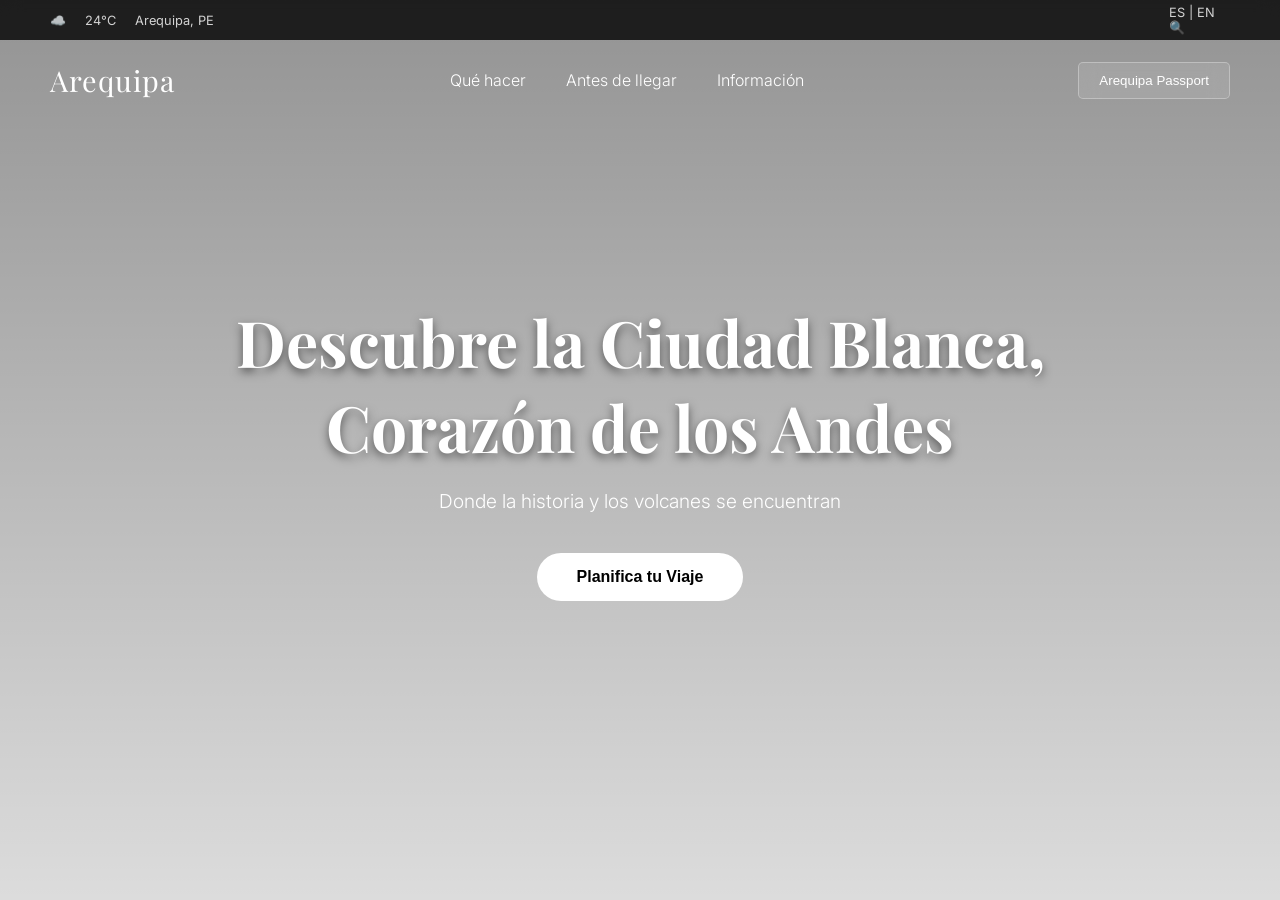
==== index.html @ f6831ca1 "Initial commit: Arequipa Smart Portal Demo with Docker" ====
<!DOCTYPE html>
<html lang="es">
<head>
    <meta charset="UTF-8">
    <meta name="viewport" content="width=device-width, initial-scale=1.0">
    <title>Arequipa Smart Portal | Ciudad Blanca</title>
    <link rel="stylesheet" href="style.css">
    <link href="https://fonts.googleapis.com/css2?family=Inter:wght@300;400;600&family=Playfair+Display:wght@700&display=swap" rel="stylesheet">
</head>
<body>
    <!-- Smart Utility Bar -->
    <header class="smart-bar">
        <div class="utility-left">
            <span id="weather-icon">☁️</span>
            <span id="temp">24°C</span>
            <span class="city-name">Arequipa, PE</span>
        </div>
        <div class="utility-right">
            <div class="lang-selector">
                <span class="active">ES</span> | <span>EN</span>
            </div>
            <div class="search-icon">🔍</div>
        </div>
    </header>

    <!-- Main Navigation -->
    <nav class="main-nav">
        <div class="logo">Arequipa</div>
        <ul class="nav-links">
            <li class="has-dropdown">Qué hacer
                <ul class="dropdown">
                    <li>Esta semana</li>
                    <li>Tours Colca</li>
                    <li>Ruta del Sillar</li>
                    <li>Picanterías</li>
                </ul>
            </li>
            <li>Antes de llegar</li>
            <li>Información</li>
        </ul>
        <button id="open-passport" class="btn-passport">Arequipa Passport</button>
    </nav>

    <!-- Hero Section -->
    <section class="hero">
        <div class="hero-overlay"></div>
        <div class="hero-content">
            <h1>Descubre la Ciudad Blanca,<br>Corazón de los Andes</h1>
            <p>Donde la historia y los volcanes se encuentran</p>
            <button class="btn-primary">Planifica tu Viaje</button>
        </div>
    </section>

    <!-- Passport Modal -->
    <div id="passport-modal" class="modal">
        <div class="passport-card">
            <span class="close-modal">&times;</span>
            <div class="passport-header">
                <div class="crest">👑</div>
                <h2>AREQUIPA PASSPORT</h2>
                <div class="status">Status: <span class="vip-tag">VIP</span></div>
            </div>
            <div class="passport-body">
                <h3>MY DIGITAL JOURNEY</h3>
                <div class="stamps">
                    <div class="stamp visited">
                        <div class="stamp-icon">🏛️</div>
                        <span>Santa Catalina</span>
                    </div>
                    <div class="stamp locked">
                        <div class="stamp-icon">🦅</div>
                        <span>Colca Canyon</span>
                    </div>
                </div>
            </div>
            <div class="passport-footer">
                <p>Capturando datos para tu próxima aventura</p>
            </div>
        </div>
    </div>

    <script src="main.js"></script>
</body>
</html>
---- style.css ----
:root {
    --white-sillar: #f5f5f5;
    --volcanic-blue: #1a2b3c;
    --gold: #d4af37;
    --text-main: #333;
    --glass: rgba(255, 255, 255, 0.1);
    --glass-heavy: rgba(255, 255, 255, 0.2);
}

* {
    margin: 0;
    padding: 0;
    box-sizing: border-box;
}

body {
    font-family: 'Inter', sans-serif;
    color: var(--text-main);
    background-color: var(--white-sillar);
    overflow-x: hidden;
}

/* Smart Bar */
.smart-bar {
    position: fixed;
    top: 0;
    width: 100%;
    height: 40px;
    background: rgba(0, 0, 0, 0.8);
    color: white;
    display: flex;
    justify-content: space-between;
    align-items: center;
    padding: 0 50px;
    font-size: 0.8rem;
    z-index: 1001;
    backdrop-filter: blur(10px);
}

.utility-left span, .utility-right div {
    margin-right: 15px;
    opacity: 0.8;
}

/* Main Nav */
.main-nav {
    position: fixed;
    top: 40px;
    width: 100%;
    height: 80px;
    display: flex;
    justify-content: space-between;
    align-items: center;
    padding: 0 50px;
    z-index: 1000;
    transition: background 0.3s;
}

.logo {
    font-family: 'Playfair Display', serif;
    font-size: 1.8rem;
    color: white;
    letter-spacing: 1px;
}

.nav-links {
    display: flex;
    list-style: none;
    color: white;
}

.nav-links li {
    margin: 0 20px;
    cursor: pointer;
    font-weight: 300;
    position: relative;
}

.dropdown {
    display: none;
    position: absolute;
    top: 100%;
    left: 0;
    background: white;
    color: black;
    padding: 10px;
    min-width: 150px;
    box-shadow: 0 10px 30px rgba(0,0,0,0.1);
}

.has-dropdown:hover .dropdown {
    display: block;
}

.btn-passport {
    background: var(--glass);
    border: 1px solid rgba(255, 255, 255, 0.3);
    color: white;
    padding: 10px 20px;
    border-radius: 5px;
    cursor: pointer;
    backdrop-filter: blur(10px);
    transition: all 0.3s;
}

.btn-passport:hover {
    background: white;
    color: black;
}

/* Hero Section */
.hero {
    height: 100vh;
    background: url('https://images.unsplash.com/photo-1590059231ef6-b25867373f1d?q=80&w=2670&auto=format&fit=crop') no-repeat center center/cover;
    display: flex;
    align-items: center;
    justify-content: center;
    text-align: center;
    position: relative;
}

.hero-overlay {
    position: absolute;
    top: 0;
    left: 0;
    width: 100%;
    height: 100%;
    background: linear-gradient(180deg, rgba(0,0,0,0.4) 0%, rgba(0,0,0,0.1) 100%);
}

.hero-content {
    position: relative;
    color: white;
    z-index: 1;
}

.hero-content h1 {
    font-family: 'Playfair Display', serif;
    font-size: 4rem;
    margin-bottom: 20px;
    text-shadow: 0 4px 10px rgba(0,0,0,0.5);
}

.hero-content p {
    font-size: 1.2rem;
    margin-bottom: 40px;
    font-weight: 300;
}

.btn-primary {
    background: white;
    color: black;
    border: none;
    padding: 15px 40px;
    font-size: 1rem;
    border-radius: 50px;
    cursor: pointer;
    font-weight: 600;
    transition: transform 0.3s;
}

.btn-primary:hover {
    transform: scale(1.05);
}

/* Modal e Interactividad Pasaporte */
.modal {
    display: none;
    position: fixed;
    top: 0;
    left: 0;
    width: 100%;
    height: 100%;
    background: rgba(0,0,0,0.8);
    z-index: 2000;
    align-items: center;
    justify-content: center;
}

.passport-card {
    background: rgba(255, 255, 255, 0.15);
    backdrop-filter: blur(20px);
    border: 1px solid rgba(255, 255, 255, 0.3);
    padding: 40px;
    border-radius: 20px;
    width: 400px;
    color: white;
    text-align: center;
    position: relative;
    box-shadow: 0 0 50px rgba(212, 175, 55, 0.2);
}

.close-modal {
    position: absolute;
    top: 20px;
    right: 20px;
    font-size: 1.5rem;
    cursor: pointer;
}

.vip-tag {
    background: var(--gold);
    color: black;
    padding: 2px 10px;
    border-radius: 5px;
    font-weight: bold;
    font-size: 0.8rem;
}

.stamps {
    display: flex;
    justify-content: space-around;
    margin: 30px 0;
}

.stamp {
    width: 100px;
    padding: 10px;
    border-radius: 10px;
    filter: grayscale(1);
    opacity: 0.5;
}

.stamp.visited {
    filter: none;
    opacity: 1;
    border: 1px solid var(--gold);
}

.stamp-icon {
    font-size: 2rem;
    margin-bottom: 5px;
}
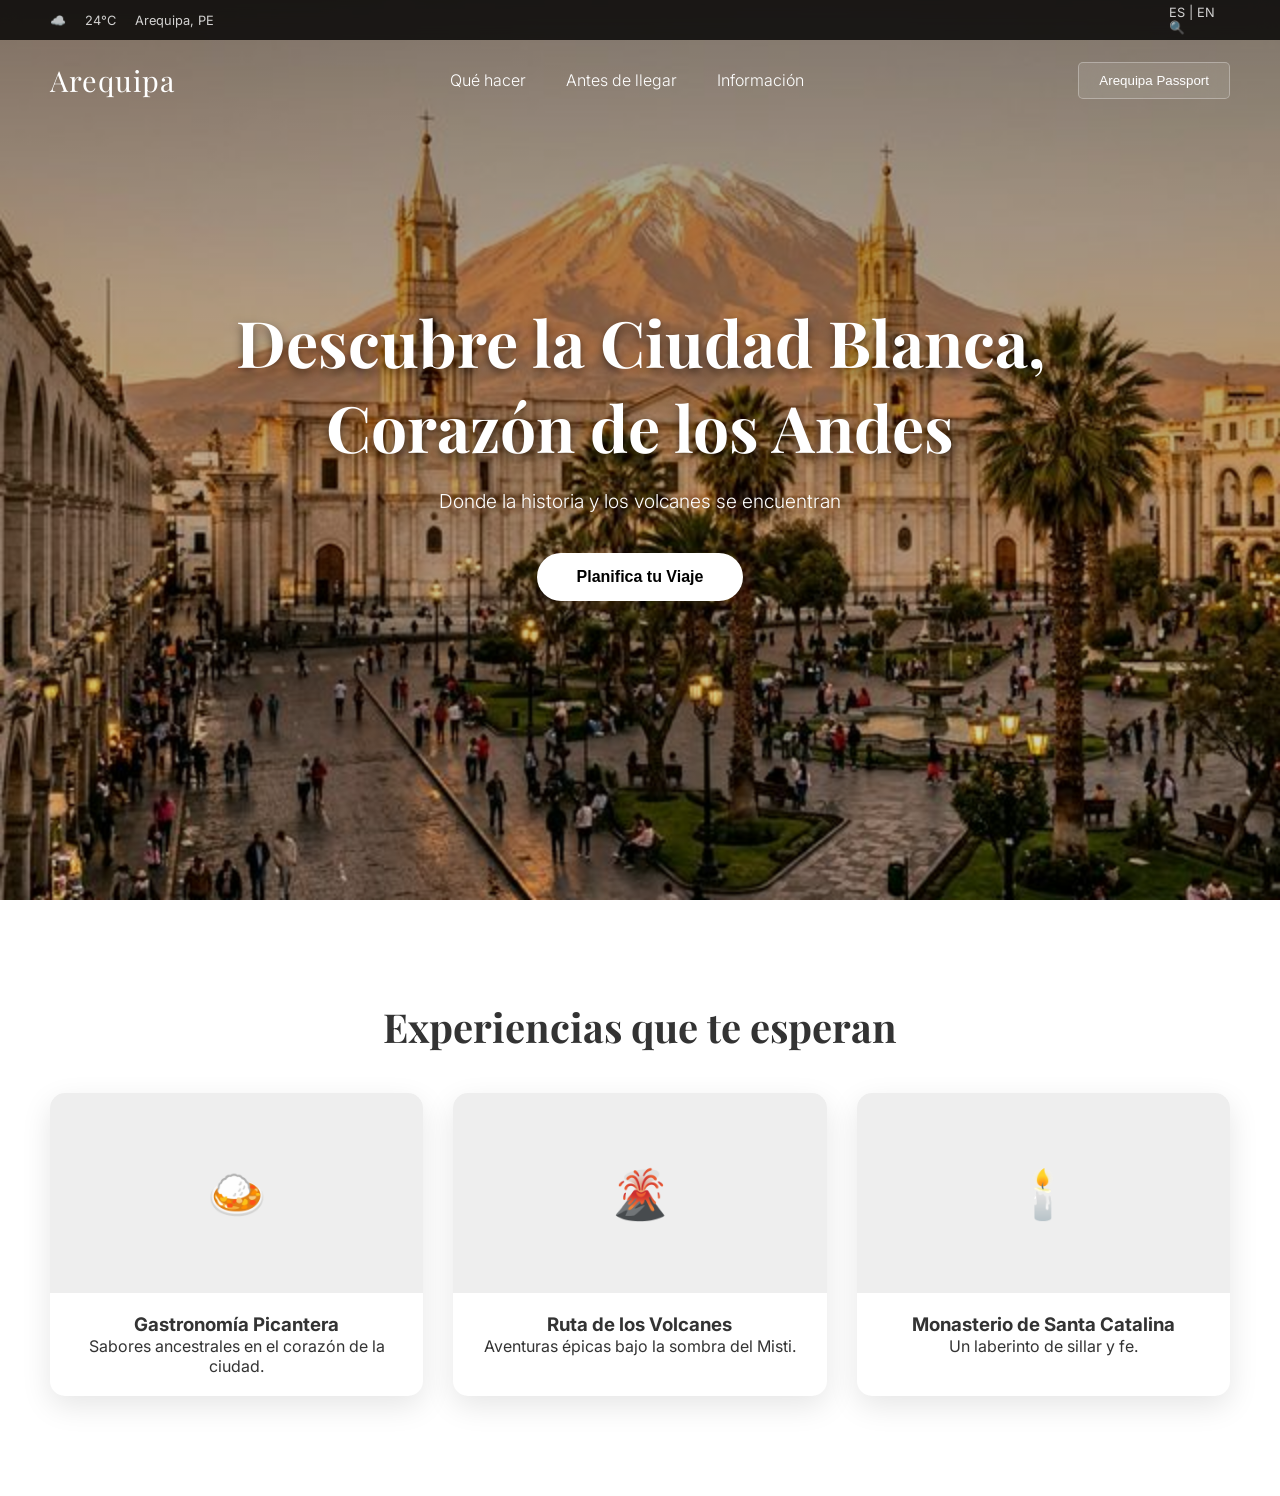
==== commit f9097946: "UI Refinement: Premium hero, glassmorphism submenus, and scrolling content" ====
--- a/index.html
+++ b/index.html
@@ -51,6 +51,34 @@
         </div>
     </section>
 
+    <!-- Experiences Section (Placeholder for Scroll) -->
+    <section id="experiences" class="experiences" style="padding: 100px 50px; background: white; text-align: center;">
+        <h2 style="font-family: 'Playfair Display', serif; font-size: 2.5rem; margin-bottom: 40px;">Experiencias que te esperan</h2>
+        <div class="grid" style="display: grid; grid-template-columns: repeat(auto-fit, minmax(300px, 1fr)); gap: 30px;">
+            <div class="card" style="box-shadow: 0 10px 30px rgba(0,0,0,0.1); border-radius: 15px; overflow: hidden; background: white;">
+                <div style="height: 200px; background: #eee; display: flex; align-items: center; justify-content: center; font-size: 3rem;">🍛</div>
+                <div style="padding: 20px;">
+                    <h3>Gastronomía Picantera</h3>
+                    <p>Sabores ancestrales en el corazón de la ciudad.</p>
+                </div>
+            </div>
+            <div class="card" style="box-shadow: 0 10px 30px rgba(0,0,0,0.1); border-radius: 15px; overflow: hidden; background: white;">
+                <div style="height: 200px; background: #eee; display: flex; align-items: center; justify-content: center; font-size: 3rem;">🌋</div>
+                <div style="padding: 20px;">
+                    <h3>Ruta de los Volcanes</h3>
+                    <p>Aventuras épicas bajo la sombra del Misti.</p>
+                </div>
+            </div>
+            <div class="card" style="box-shadow: 0 10px 30px rgba(0,0,0,0.1); border-radius: 15px; overflow: hidden; background: white;">
+                <div style="height: 200px; background: #eee; display: flex; align-items: center; justify-content: center; font-size: 3rem;">🕯️</div>
+                <div style="padding: 20px;">
+                    <h3>Monasterio de Santa Catalina</h3>
+                    <p>Un laberinto de sillar y fe.</p>
+                </div>
+            </div>
+        </div>
+    </section>
+
     <!-- Passport Modal -->
     <div id="passport-modal" class="modal">
         <div class="passport-card">
--- a/style.css
+++ b/style.css
@@ -18,6 +18,7 @@
     color: var(--text-main);
     background-color: var(--white-sillar);
     overflow-x: hidden;
+    scroll-behavior: smooth;
 }
 
 /* Smart Bar */
@@ -53,7 +54,14 @@
     align-items: center;
     padding: 0 50px;
     z-index: 1000;
-    transition: background 0.3s;
+    transition: all 0.5s cubic-bezier(0.4, 0, 0.2, 1);
+}
+
+.main-nav.scrolled {
+    background: rgba(26, 43, 60, 0.85);
+    backdrop-filter: blur(15px);
+    height: 70px;
+    box-shadow: 0 10px 30px rgba(0,0,0,0.3);
 }
 
 .logo {
@@ -80,16 +88,39 @@
     display: none;
     position: absolute;
     top: 100%;
-    left: 0;
-    background: white;
-    color: black;
-    padding: 10px;
-    min-width: 150px;
-    box-shadow: 0 10px 30px rgba(0,0,0,0.1);
+    left: -20px;
+    background: rgba(255, 255, 255, 0.1);
+    backdrop-filter: blur(15px);
+    border: 1px solid rgba(255, 255, 255, 0.2);
+    color: white;
+    padding: 15px 0;
+    min-width: 200px;
+    box-shadow: 0 15px 35px rgba(0,0,0,0.4);
+    list-style: none;
+    border-radius: 12px;
+    margin-top: 10px;
+}
+
+.dropdown li {
+    padding: 12px 25px;
+    margin: 0 !important;
+    transition: background 0.3s;
+    font-size: 0.95rem;
+}
+
+.dropdown li:hover {
+    background: rgba(255, 255, 255, 0.1);
+    color: var(--gold);
 }
 
 .has-dropdown:hover .dropdown {
     display: block;
+    animation: fadeInDown 0.3s ease;
+}
+
+@keyframes fadeInDown {
+    from { opacity: 0; transform: translateY(-10px); }
+    to { opacity: 1; transform: translateY(0); }
 }
 
 .btn-passport {
@@ -111,7 +142,7 @@
 /* Hero Section */
 .hero {
     height: 100vh;
-    background: url('https://images.unsplash.com/photo-1590059231ef6-b25867373f1d?q=80&w=2670&auto=format&fit=crop') no-repeat center center/cover;
+    background: url('hero-bg.png') no-repeat center center/cover;
     display: flex;
     align-items: center;
     justify-content: center;
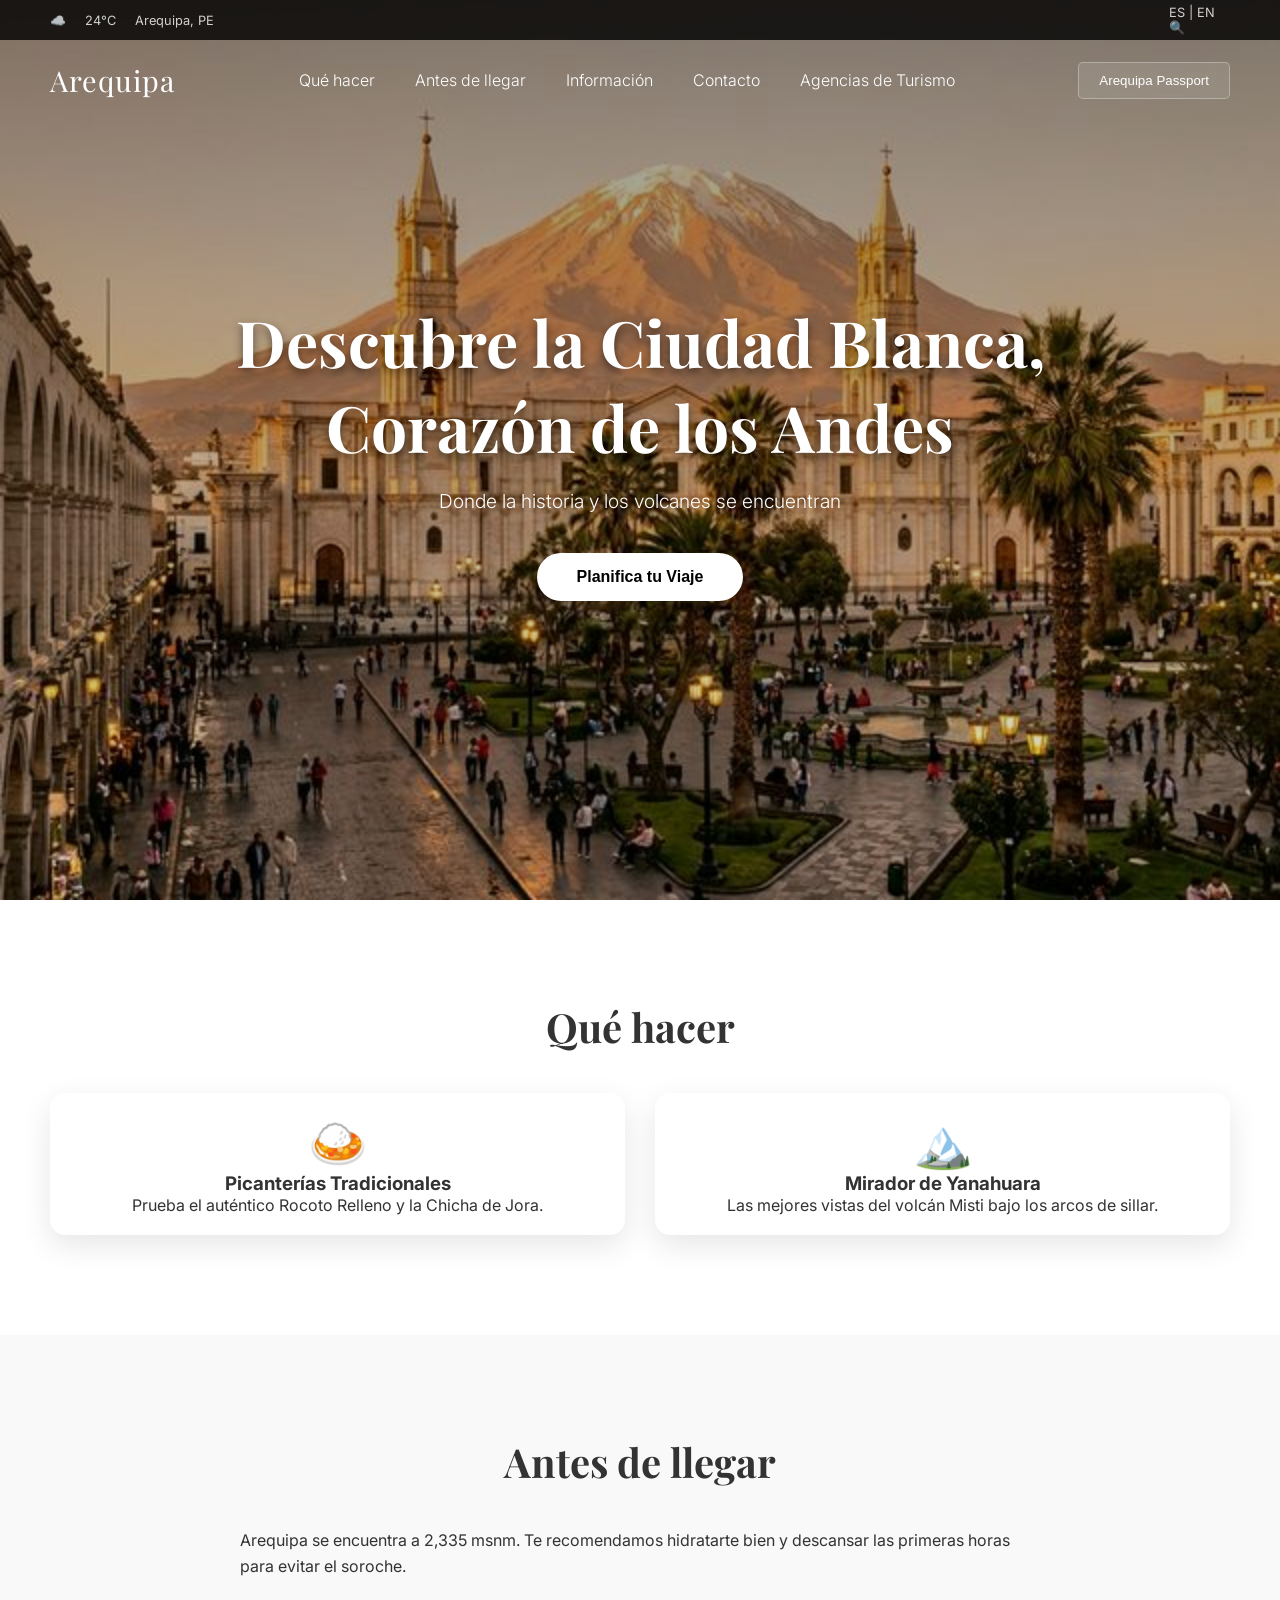
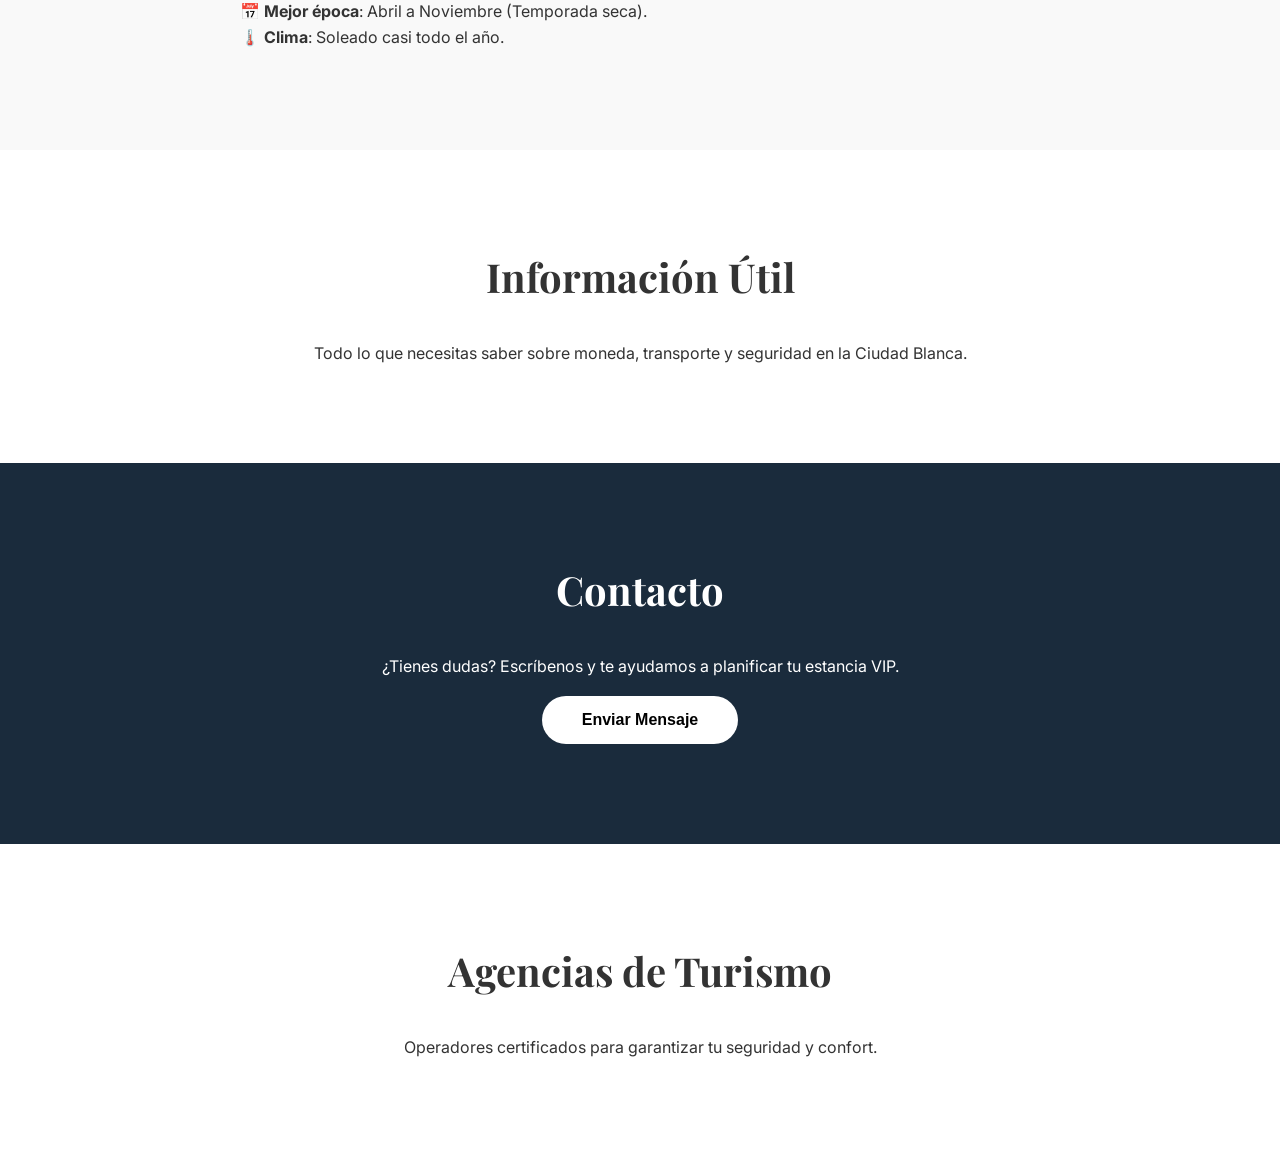
==== commit a93f10e3: "Navigation Refactor: Direct anchor links and new sections for Contacto/Agencias" ====
--- a/index.html
+++ b/index.html
@@ -27,16 +27,11 @@
     <nav class="main-nav">
         <div class="logo">Arequipa</div>
         <ul class="nav-links">
-            <li class="has-dropdown">Qué hacer
-                <ul class="dropdown">
-                    <li>Esta semana</li>
-                    <li>Tours Colca</li>
-                    <li>Ruta del Sillar</li>
-                    <li>Picanterías</li>
-                </ul>
-            </li>
-            <li>Antes de llegar</li>
-            <li>Información</li>
+            <li><a href="#experiences">Qué hacer</a></li>
+            <li><a href="#antes-de-llegar">Antes de llegar</a></li>
+            <li><a href="#informacion">Información</a></li>
+            <li><a href="#contacto">Contacto</a></li>
+            <li><a href="#agencias">Agencias de Turismo</a></li>
         </ul>
         <button id="open-passport" class="btn-passport">Arequipa Passport</button>
     </nav>
@@ -51,31 +46,53 @@
         </div>
     </section>
 
-    <!-- Experiences Section (Placeholder for Scroll) -->
-    <section id="experiences" class="experiences" style="padding: 100px 50px; background: white; text-align: center;">
-        <h2 style="font-family: 'Playfair Display', serif; font-size: 2.5rem; margin-bottom: 40px;">Experiencias que te esperan</h2>
+    <!-- Sections for Scroll Navigation -->
+    <section id="que-hacer" class="page-section" style="padding: 100px 50px; background: white;">
+        <h2 style="font-family: 'Playfair Display', serif; font-size: 2.5rem; text-align: center; margin-bottom: 40px;">Qué hacer</h2>
         <div class="grid" style="display: grid; grid-template-columns: repeat(auto-fit, minmax(300px, 1fr)); gap: 30px;">
-            <div class="card" style="box-shadow: 0 10px 30px rgba(0,0,0,0.1); border-radius: 15px; overflow: hidden; background: white;">
-                <div style="height: 200px; background: #eee; display: flex; align-items: center; justify-content: center; font-size: 3rem;">🍛</div>
-                <div style="padding: 20px;">
-                    <h3>Gastronomía Picantera</h3>
-                    <p>Sabores ancestrales en el corazón de la ciudad.</p>
-                </div>
+            <div class="card" style="box-shadow: 0 10px 30px rgba(0,0,0,0.1); border-radius: 15px; overflow: hidden; background: white; padding: 20px; text-align: center;">
+                <div style="font-size: 3rem;">🍛</div>
+                <h3>Picanterías Tradicionales</h3>
+                <p>Prueba el auténtico Rocoto Relleno y la Chicha de Jora.</p>
             </div>
-            <div class="card" style="box-shadow: 0 10px 30px rgba(0,0,0,0.1); border-radius: 15px; overflow: hidden; background: white;">
-                <div style="height: 200px; background: #eee; display: flex; align-items: center; justify-content: center; font-size: 3rem;">🌋</div>
-                <div style="padding: 20px;">
-                    <h3>Ruta de los Volcanes</h3>
-                    <p>Aventuras épicas bajo la sombra del Misti.</p>
-                </div>
+            <div class="card" style="box-shadow: 0 10px 30px rgba(0,0,0,0.1); border-radius: 15px; overflow: hidden; background: white; padding: 20px; text-align: center;">
+                <div style="font-size: 3rem;">🏔️</div>
+                <h3>Mirador de Yanahuara</h3>
+                <p>Las mejores vistas del volcán Misti bajo los arcos de sillar.</p>
             </div>
-            <div class="card" style="box-shadow: 0 10px 30px rgba(0,0,0,0.1); border-radius: 15px; overflow: hidden; background: white;">
-                <div style="height: 200px; background: #eee; display: flex; align-items: center; justify-content: center; font-size: 3rem;">🕯️</div>
-                <div style="padding: 20px;">
-                    <h3>Monasterio de Santa Catalina</h3>
-                    <p>Un laberinto de sillar y fe.</p>
-                </div>
-            </div>
+        </div>
+    </section>
+
+    <section id="antes-de-llegar" class="page-section" style="padding: 100px 50px; background: #f9f9f9;">
+        <h2 style="font-family: 'Playfair Display', serif; font-size: 2.5rem; text-align: center; margin-bottom: 40px;">Antes de llegar</h2>
+        <div style="max-width: 800px; margin: 0 auto; line-height: 1.6;">
+            <p>Arequipa se encuentra a 2,335 msnm. Te recomendamos hidratarte bien y descansar las primeras horas para evitar el soroche.</p>
+            <ul style="margin-top: 20px; list-style: none;">
+                <li>📅 <strong>Mejor época</strong>: Abril a Noviembre (Temporada seca).</li>
+                <li>🌡️ <strong>Clima</strong>: Soleado casi todo el año.</li>
+            </ul>
+        </div>
+    </section>
+
+    <section id="informacion" class="page-section" style="padding: 100px 50px; background: white;">
+        <h2 style="font-family: 'Playfair Display', serif; font-size: 2.5rem; text-align: center; margin-bottom: 40px;">Información Útil</h2>
+        <div style="text-align: center;">
+            <p>Todo lo que necesitas saber sobre moneda, transporte y seguridad en la Ciudad Blanca.</p>
+        </div>
+    </section>
+
+    <section id="contacto" class="page-section" style="padding: 100px 50px; background: var(--volcanic-blue); color: white;">
+        <h2 style="font-family: 'Playfair Display', serif; font-size: 2.5rem; text-align: center; margin-bottom: 40px;">Contacto</h2>
+        <div style="text-align: center;">
+            <p>¿Tienes dudas? Escríbenos y te ayudamos a planificar tu estancia VIP.</p>
+            <button class="btn-primary" style="margin-top: 20px;">Enviar Mensaje</button>
+        </div>
+    </section>
+
+    <section id="agencias" class="page-section" style="padding: 100px 50px; background: white;">
+        <h2 style="font-family: 'Playfair Display', serif; font-size: 2.5rem; text-align: center; margin-bottom: 40px;">Agencias de Turismo</h2>
+        <div style="text-align: center;">
+            <p>Operadores certificados para garantizar tu seguridad y confort.</p>
         </div>
     </section>
 
--- a/style.css
+++ b/style.css
@@ -82,6 +82,16 @@
     cursor: pointer;
     font-weight: 300;
     position: relative;
+}
+
+.nav-links a {
+    color: white;
+    text-decoration: none;
+    transition: color 0.3s;
+}
+
+.nav-links a:hover {
+    color: var(--gold);
 }
 
 .dropdown {
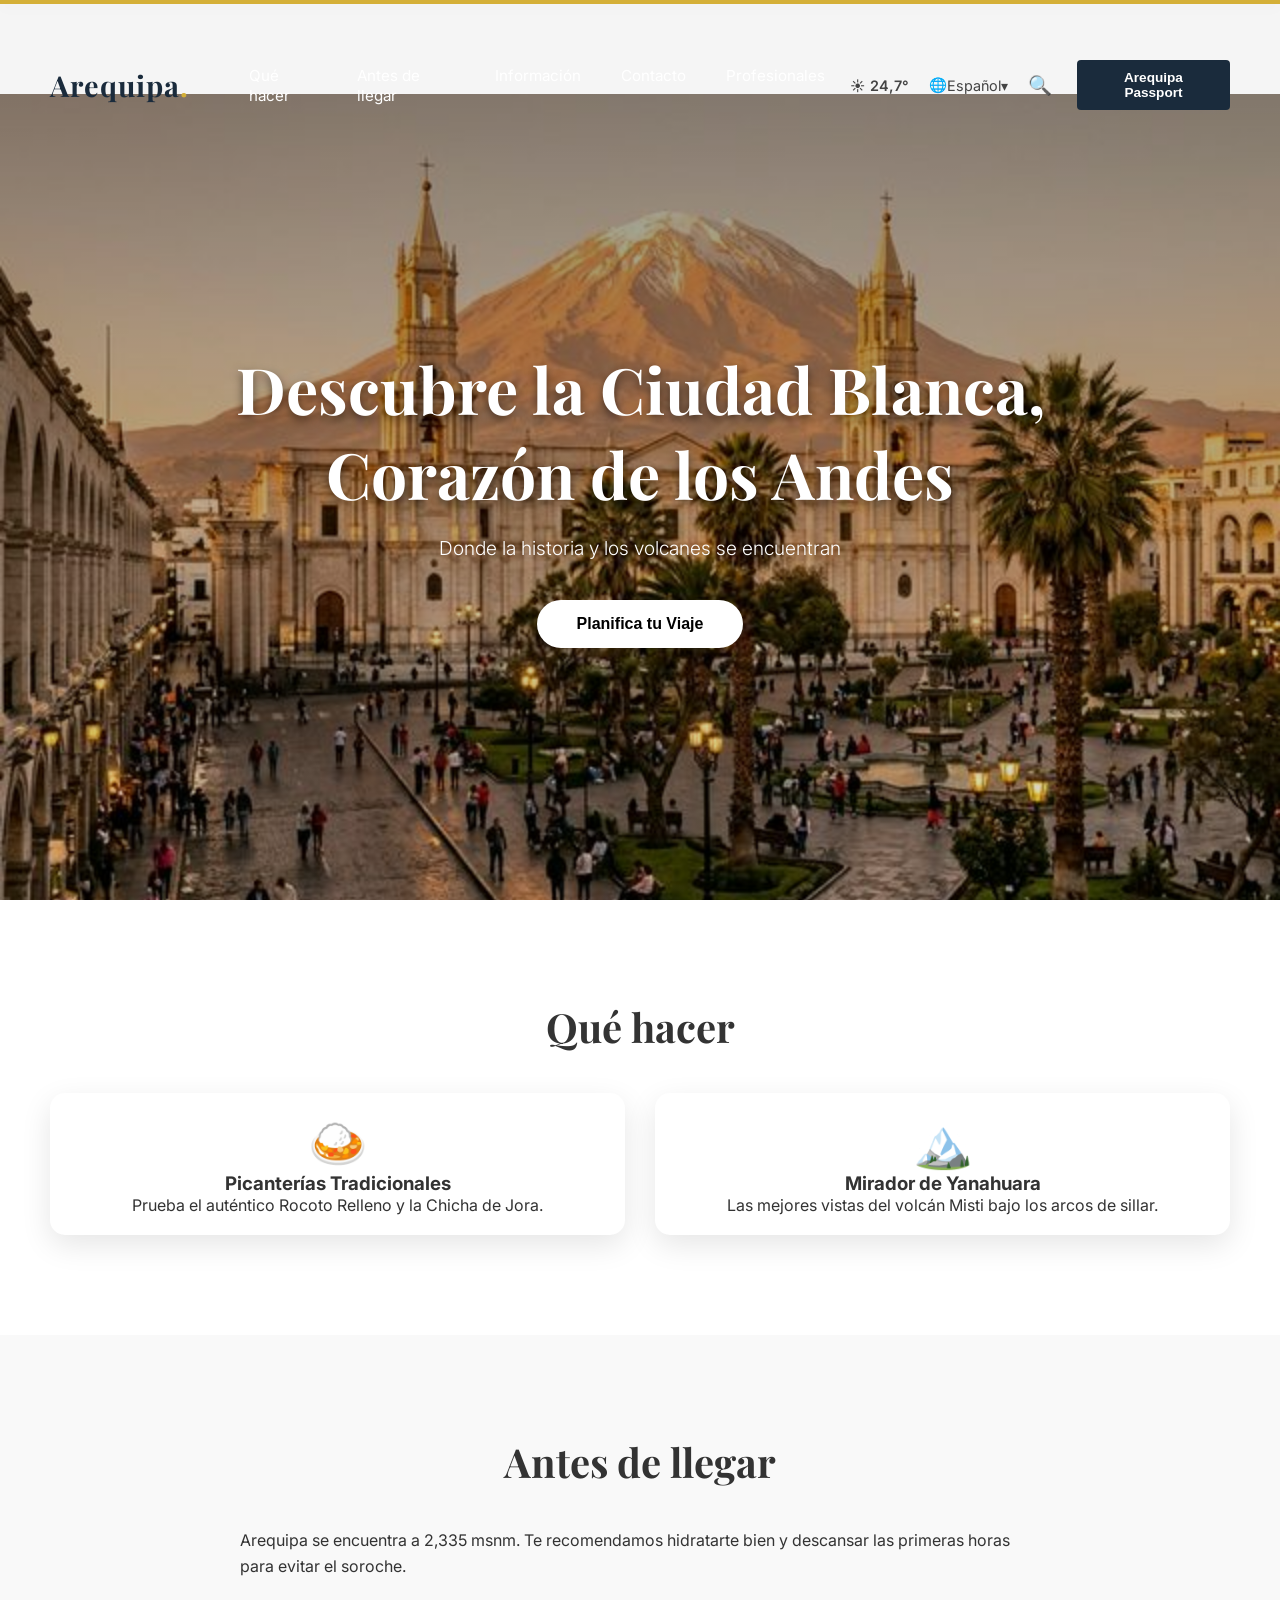
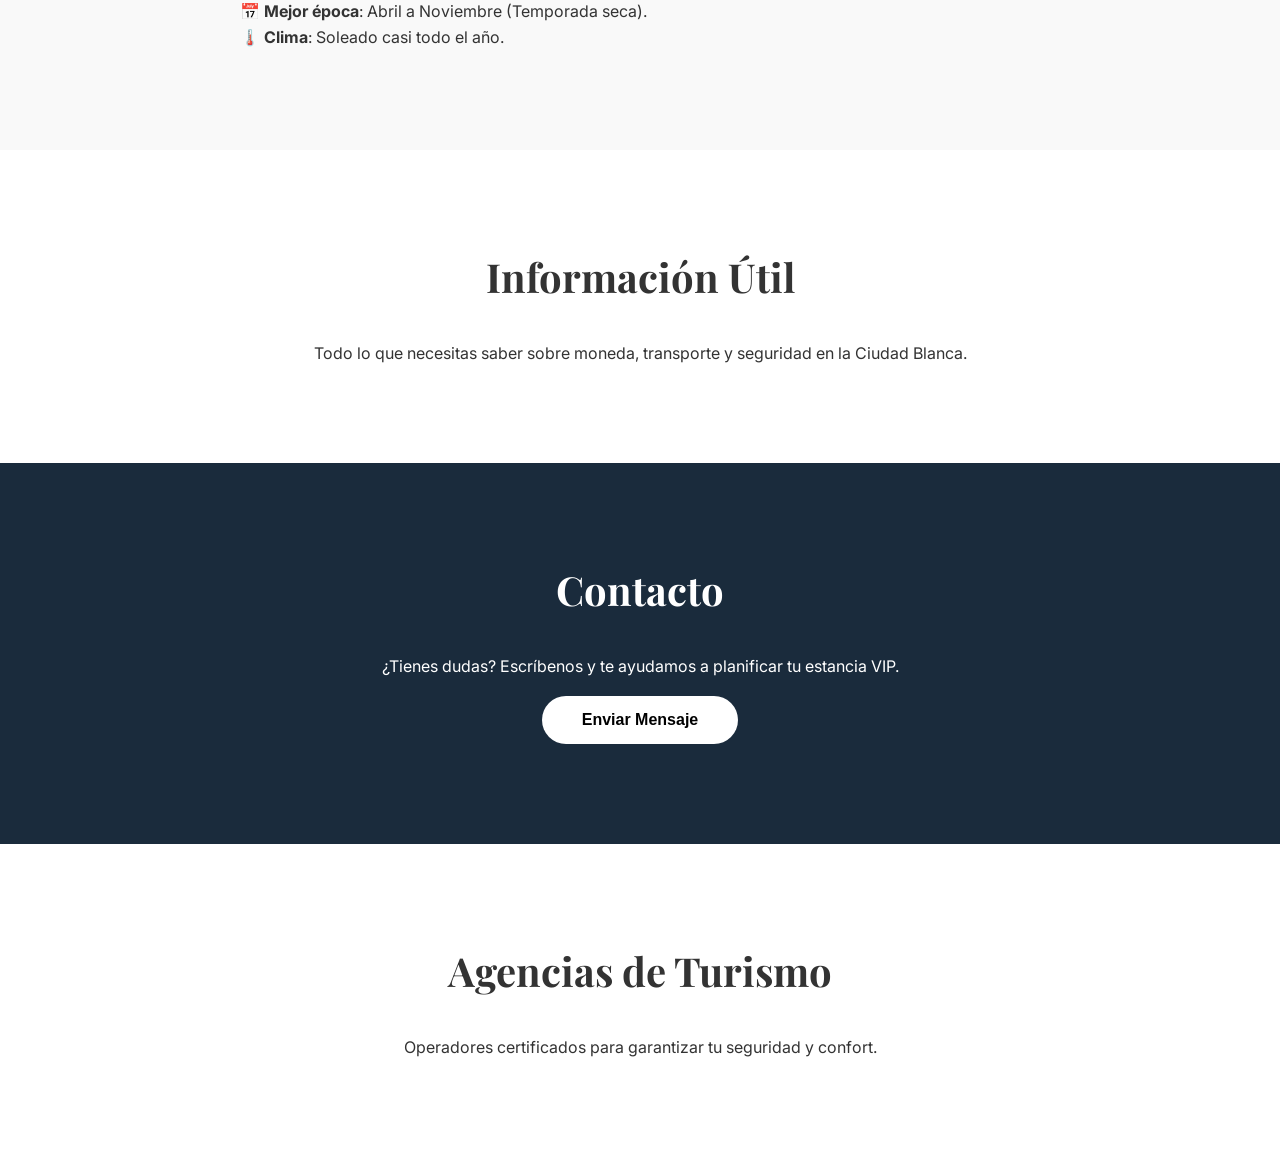
==== commit b542b7e7: "UI Overhaul: Stacked white header (Buenos Aires style) with utility integration" ====
--- a/index.html
+++ b/index.html
@@ -8,33 +8,35 @@
     <link href="https://fonts.googleapis.com/css2?family=Inter:wght@300;400;600&family=Playfair+Display:wght@700&display=swap" rel="stylesheet">
 </head>
 <body>
-    <!-- Smart Utility Bar -->
-    <header class="smart-bar">
-        <div class="utility-left">
-            <span id="weather-icon">☁️</span>
-            <span id="temp">24°C</span>
-            <span class="city-name">Arequipa, PE</span>
-        </div>
-        <div class="utility-right">
-            <div class="lang-selector">
-                <span class="active">ES</span> | <span>EN</span>
+    <!-- Premium Stacked Header (Buenos Aires Style) -->
+    <header class="main-nav-container">
+        <div class="top-accent-bar"></div>
+        <nav class="main-nav">
+            <div class="nav-left">
+                <div class="logo">Arequipa<span class="logo-dot">.</span></div>
+                <ul class="nav-links">
+                    <li><a href="#que-hacer">Qué hacer</a></li>
+                    <li><a href="#antes-de-llegar">Antes de llegar</a></li>
+                    <li><a href="#informacion">Información</a></li>
+                    <li><a href="#contacto">Contacto</a></li>
+                    <li><a href="#agencias">Profesionales</a></li>
+                </ul>
             </div>
-            <div class="search-icon">🔍</div>
-        </div>
+            <div class="nav-right">
+                <div class="utility-items">
+                    <div class="weather-box">
+                        <span id="weather-icon">☀️</span>
+                        <span id="temp">24,7°</span>
+                    </div>
+                    <div class="lang-selector">
+                        🌐 <span>Español</span> ▾
+                    </div>
+                    <div class="search-icon">🔍</div>
+                </div>
+                <button id="open-passport" class="btn-passport">Arequipa Passport</button>
+            </div>
+        </nav>
     </header>
-
-    <!-- Main Navigation -->
-    <nav class="main-nav">
-        <div class="logo">Arequipa</div>
-        <ul class="nav-links">
-            <li><a href="#experiences">Qué hacer</a></li>
-            <li><a href="#antes-de-llegar">Antes de llegar</a></li>
-            <li><a href="#informacion">Información</a></li>
-            <li><a href="#contacto">Contacto</a></li>
-            <li><a href="#agencias">Agencias de Turismo</a></li>
-        </ul>
-        <button id="open-passport" class="btn-passport">Arequipa Passport</button>
-    </nav>
 
     <!-- Hero Section -->
     <section class="hero">
--- a/style.css
+++ b/style.css
@@ -21,26 +21,92 @@
     scroll-behavior: smooth;
 }
 
-/* Smart Bar */
-.smart-bar {
+/* Header Container */
+.main-nav-container {
     position: fixed;
     top: 0;
     width: 100%;
-    height: 40px;
-    background: rgba(0, 0, 0, 0.8);
-    color: white;
+    background: white;
+    z-index: 1000;
+    box-shadow: 0 2px 15px rgba(0,0,0,0.05);
+}
+
+.top-accent-bar {
+    height: 4px;
+    background: var(--gold);
+    width: 100%;
+}
+
+.main-nav {
     display: flex;
     justify-content: space-between;
     align-items: center;
-    padding: 0 50px;
-    font-size: 0.8rem;
-    z-index: 1001;
-    backdrop-filter: blur(10px);
-}
-
-.utility-left span, .utility-right div {
-    margin-right: 15px;
-    opacity: 0.8;
+    padding: 0 40px;
+    height: 90px;
+    transition: all 0.4s ease;
+}
+
+.nav-left, .nav-right {
+    display: flex;
+    align-items: center;
+}
+
+.logo {
+    font-family: 'Playfair Display', serif;
+    font-size: 1.8rem;
+    color: var(--volcanic-blue) !important;
+    font-weight: 700;
+    margin-right: 40px;
+}
+
+.logo-dot {
+    color: var(--gold);
+}
+
+.nav-links {
+    display: flex;
+    list-style: none;
+}
+
+.nav-links li {
+    margin: 0 15px;
+}
+
+.nav-links a {
+    color: #555;
+    text-decoration: none;
+    font-size: 0.95rem;
+    font-weight: 400;
+    transition: color 0.3s;
+}
+
+.nav-links a:hover {
+    color: var(--volcanic-blue);
+    font-weight: 500;
+}
+
+.utility-items {
+    display: flex;
+    align-items: center;
+    margin-right: 25px;
+    color: #444;
+    font-size: 0.9rem;
+}
+
+.weather-box, .lang-selector {
+    display: flex;
+    align-items: center;
+    margin-right: 20px;
+}
+
+.weather-box span {
+    margin-left: 5px;
+    font-weight: 600;
+}
+
+.search-icon {
+    font-size: 1.2rem;
+    cursor: pointer;
 }
 
 /* Main Nav */
@@ -134,24 +200,26 @@
 }
 
 .btn-passport {
-    background: var(--glass);
-    border: 1px solid rgba(255, 255, 255, 0.3);
-    color: white;
+    background: var(--volcanic-blue);
+    color: white;
+    border: none;
     padding: 10px 20px;
-    border-radius: 5px;
-    cursor: pointer;
-    backdrop-filter: blur(10px);
+    border-radius: 4px;
+    cursor: pointer;
+    font-size: 0.85rem;
+    font-weight: 600;
     transition: all 0.3s;
 }
 
 .btn-passport:hover {
-    background: white;
+    background: var(--gold);
     color: black;
 }
 
 /* Hero Section */
 .hero {
-    height: 100vh;
+    height: calc(100vh - 94px);
+    margin-top: 94px;
     background: url('hero-bg.png') no-repeat center center/cover;
     display: flex;
     align-items: center;
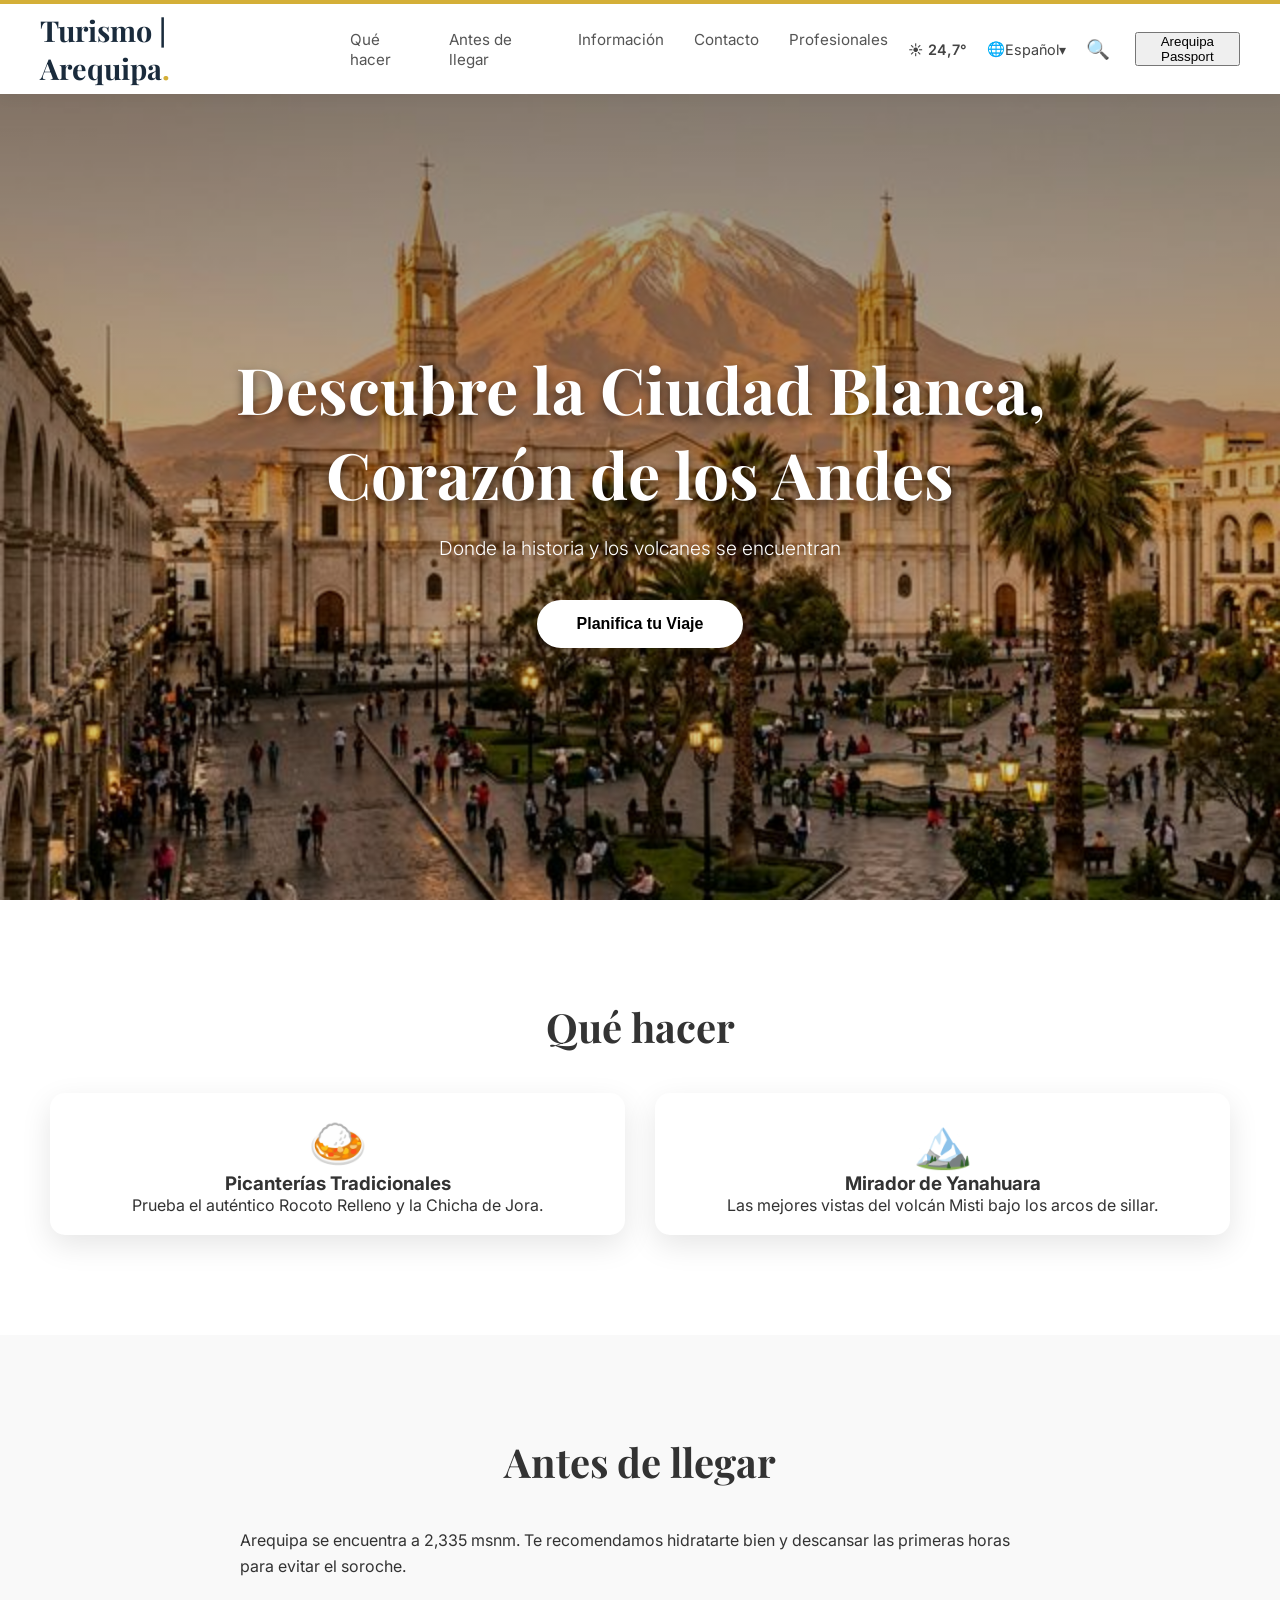
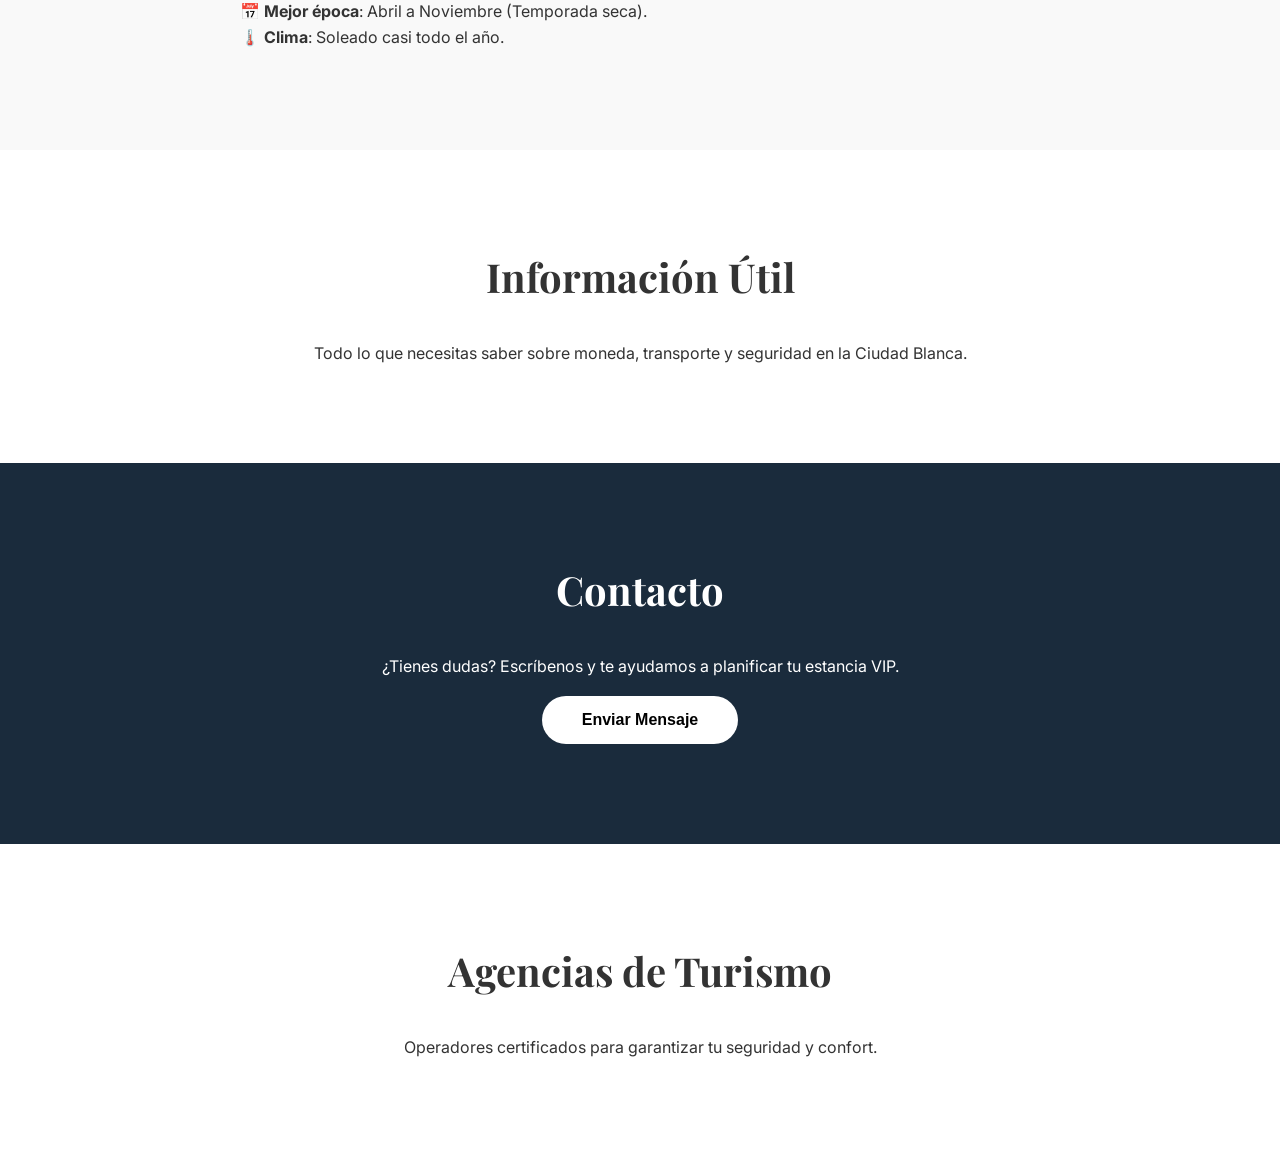
==== commit 004b9d10: "UI Fix: Corrected text visibility and updated branding to 'Turismo | Arequipa'" ====
--- a/index.html
+++ b/index.html
@@ -13,7 +13,7 @@
         <div class="top-accent-bar"></div>
         <nav class="main-nav">
             <div class="nav-left">
-                <div class="logo">Arequipa<span class="logo-dot">.</span></div>
+                <div class="logo">Turismo | Arequipa<span class="logo-dot">.</span></div>
                 <ul class="nav-links">
                     <li><a href="#que-hacer">Qué hacer</a></li>
                     <li><a href="#antes-de-llegar">Antes de llegar</a></li>
--- a/style.css
+++ b/style.css
@@ -107,113 +107,6 @@
 .search-icon {
     font-size: 1.2rem;
     cursor: pointer;
-}
-
-/* Main Nav */
-.main-nav {
-    position: fixed;
-    top: 40px;
-    width: 100%;
-    height: 80px;
-    display: flex;
-    justify-content: space-between;
-    align-items: center;
-    padding: 0 50px;
-    z-index: 1000;
-    transition: all 0.5s cubic-bezier(0.4, 0, 0.2, 1);
-}
-
-.main-nav.scrolled {
-    background: rgba(26, 43, 60, 0.85);
-    backdrop-filter: blur(15px);
-    height: 70px;
-    box-shadow: 0 10px 30px rgba(0,0,0,0.3);
-}
-
-.logo {
-    font-family: 'Playfair Display', serif;
-    font-size: 1.8rem;
-    color: white;
-    letter-spacing: 1px;
-}
-
-.nav-links {
-    display: flex;
-    list-style: none;
-    color: white;
-}
-
-.nav-links li {
-    margin: 0 20px;
-    cursor: pointer;
-    font-weight: 300;
-    position: relative;
-}
-
-.nav-links a {
-    color: white;
-    text-decoration: none;
-    transition: color 0.3s;
-}
-
-.nav-links a:hover {
-    color: var(--gold);
-}
-
-.dropdown {
-    display: none;
-    position: absolute;
-    top: 100%;
-    left: -20px;
-    background: rgba(255, 255, 255, 0.1);
-    backdrop-filter: blur(15px);
-    border: 1px solid rgba(255, 255, 255, 0.2);
-    color: white;
-    padding: 15px 0;
-    min-width: 200px;
-    box-shadow: 0 15px 35px rgba(0,0,0,0.4);
-    list-style: none;
-    border-radius: 12px;
-    margin-top: 10px;
-}
-
-.dropdown li {
-    padding: 12px 25px;
-    margin: 0 !important;
-    transition: background 0.3s;
-    font-size: 0.95rem;
-}
-
-.dropdown li:hover {
-    background: rgba(255, 255, 255, 0.1);
-    color: var(--gold);
-}
-
-.has-dropdown:hover .dropdown {
-    display: block;
-    animation: fadeInDown 0.3s ease;
-}
-
-@keyframes fadeInDown {
-    from { opacity: 0; transform: translateY(-10px); }
-    to { opacity: 1; transform: translateY(0); }
-}
-
-.btn-passport {
-    background: var(--volcanic-blue);
-    color: white;
-    border: none;
-    padding: 10px 20px;
-    border-radius: 4px;
-    cursor: pointer;
-    font-size: 0.85rem;
-    font-weight: 600;
-    transition: all 0.3s;
-}
-
-.btn-passport:hover {
-    background: var(--gold);
-    color: black;
 }
 
 /* Hero Section */
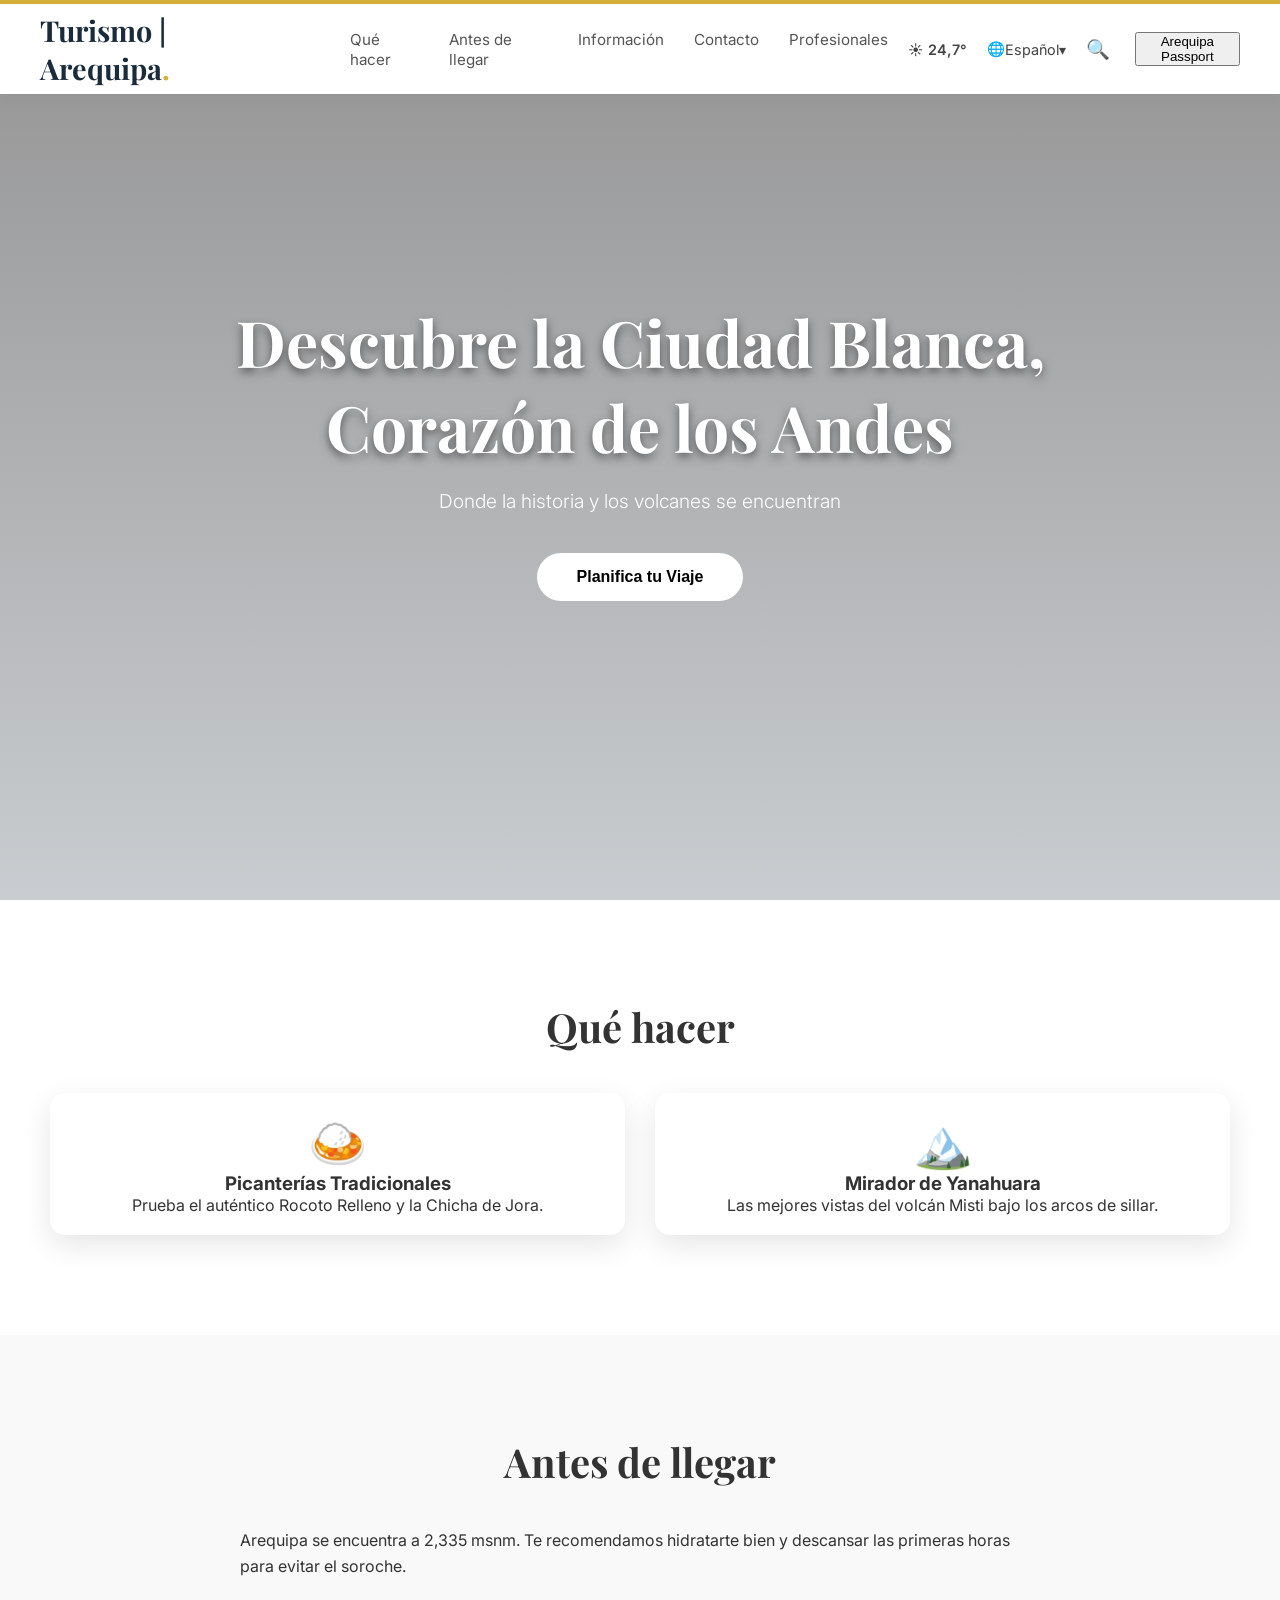
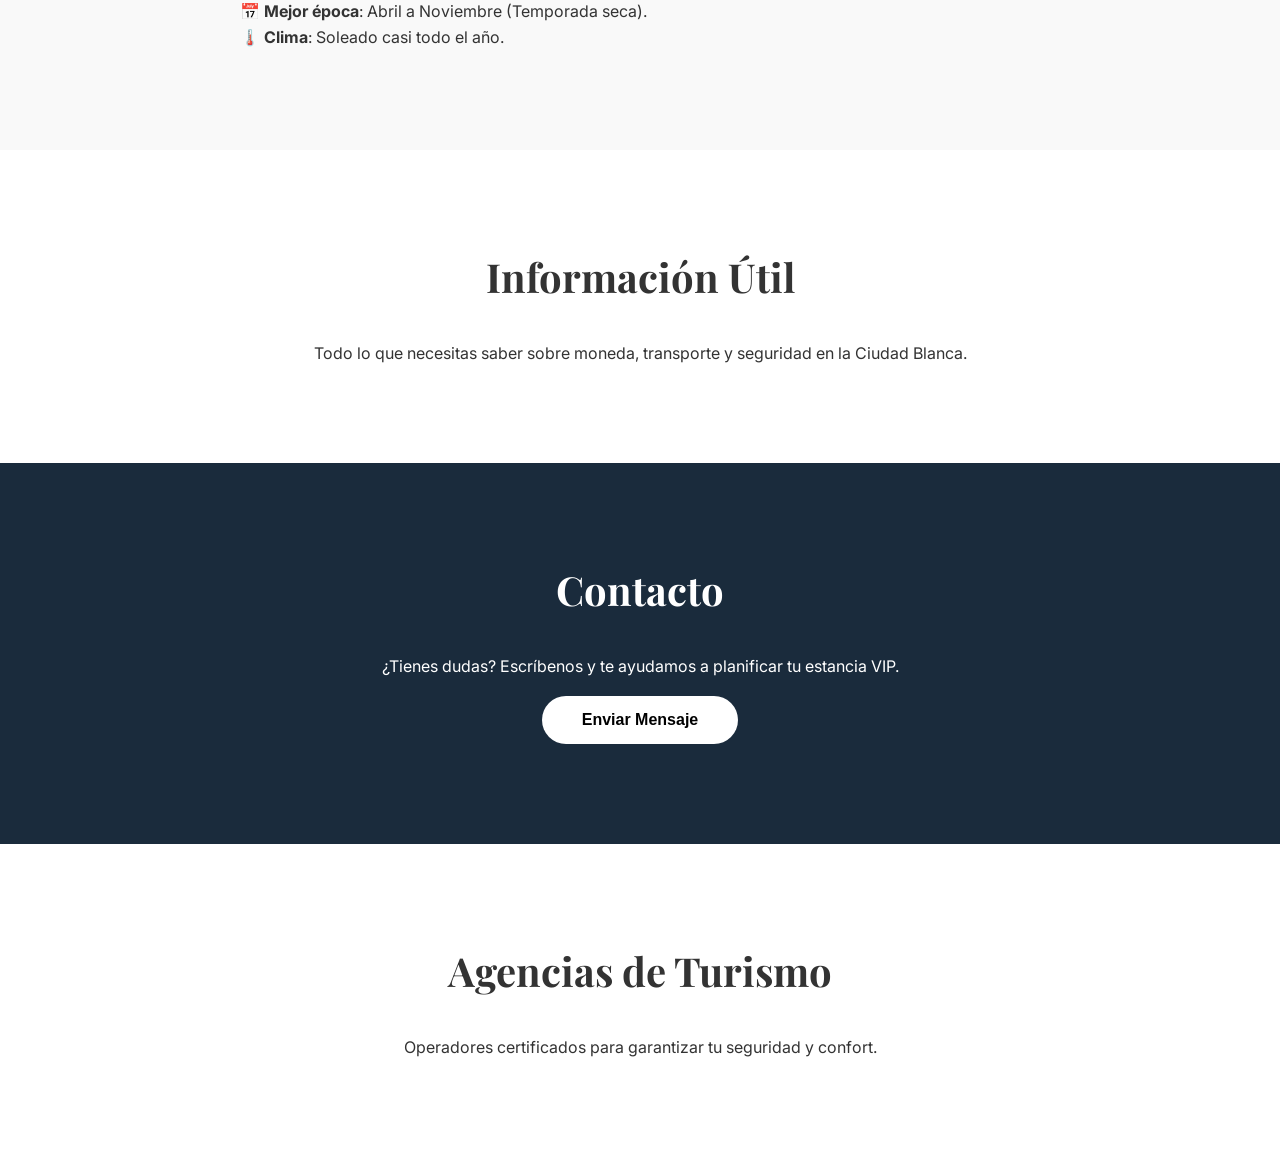
==== commit b3c757a8: "Nano Banana UI: Implemented scroll-driven cinematic video hero for Arequipa" ====
--- a/index.html
+++ b/index.html
@@ -38,9 +38,14 @@
         </nav>
     </header>
 
-    <!-- Hero Section -->
-    <section class="hero">
-        <div class="hero-overlay"></div>
+    <!-- Hero Section with Nano Banana Scroll Video -->
+    <section class="hero" id="hero-trigger">
+        <div class="video-container">
+            <video id="scroll-video" muted playsinline preload="auto">
+                <source src="https://videos.pexels.com/video-files/35985749/15258430_2560_1440_30fps.mp4" type="video/mp4">
+            </video>
+            <div class="hero-overlay"></div>
+        </div>
         <div class="hero-content">
             <h1>Descubre la Ciudad Blanca,<br>Corazón de los Andes</h1>
             <p>Donde la historia y los volcanes se encuentran</p>
--- a/style.css
+++ b/style.css
@@ -109,16 +109,31 @@
     cursor: pointer;
 }
 
-/* Hero Section */
+/* Hero Section & Video Layer */
 .hero {
-    height: calc(100vh - 94px);
-    margin-top: 94px;
-    background: url('hero-bg.png') no-repeat center center/cover;
+    height: 100vh;
+    margin-top: 0; /* Let it overlap with top a bit or adjust as needed */
+    position: relative;
+    overflow: hidden;
     display: flex;
     align-items: center;
     justify-content: center;
-    text-align: center;
-    position: relative;
+}
+
+.video-container {
+    position: absolute;
+    top: 0;
+    left: 0;
+    width: 100%;
+    height: 100%;
+    z-index: -1;
+}
+
+#scroll-video {
+    width: 100%;
+    height: 100%;
+    object-fit: cover;
+    pointer-events: none;
 }
 
 .hero-overlay {
@@ -127,13 +142,14 @@
     left: 0;
     width: 100%;
     height: 100%;
-    background: linear-gradient(180deg, rgba(0,0,0,0.4) 0%, rgba(0,0,0,0.1) 100%);
+    background: linear-gradient(180deg, rgba(0,0,0,0.4) 0%, rgba(26, 43, 60, 0.2) 100%);
 }
 
 .hero-content {
     position: relative;
     color: white;
     z-index: 1;
+    text-align: center;
 }
 
 .hero-content h1 {
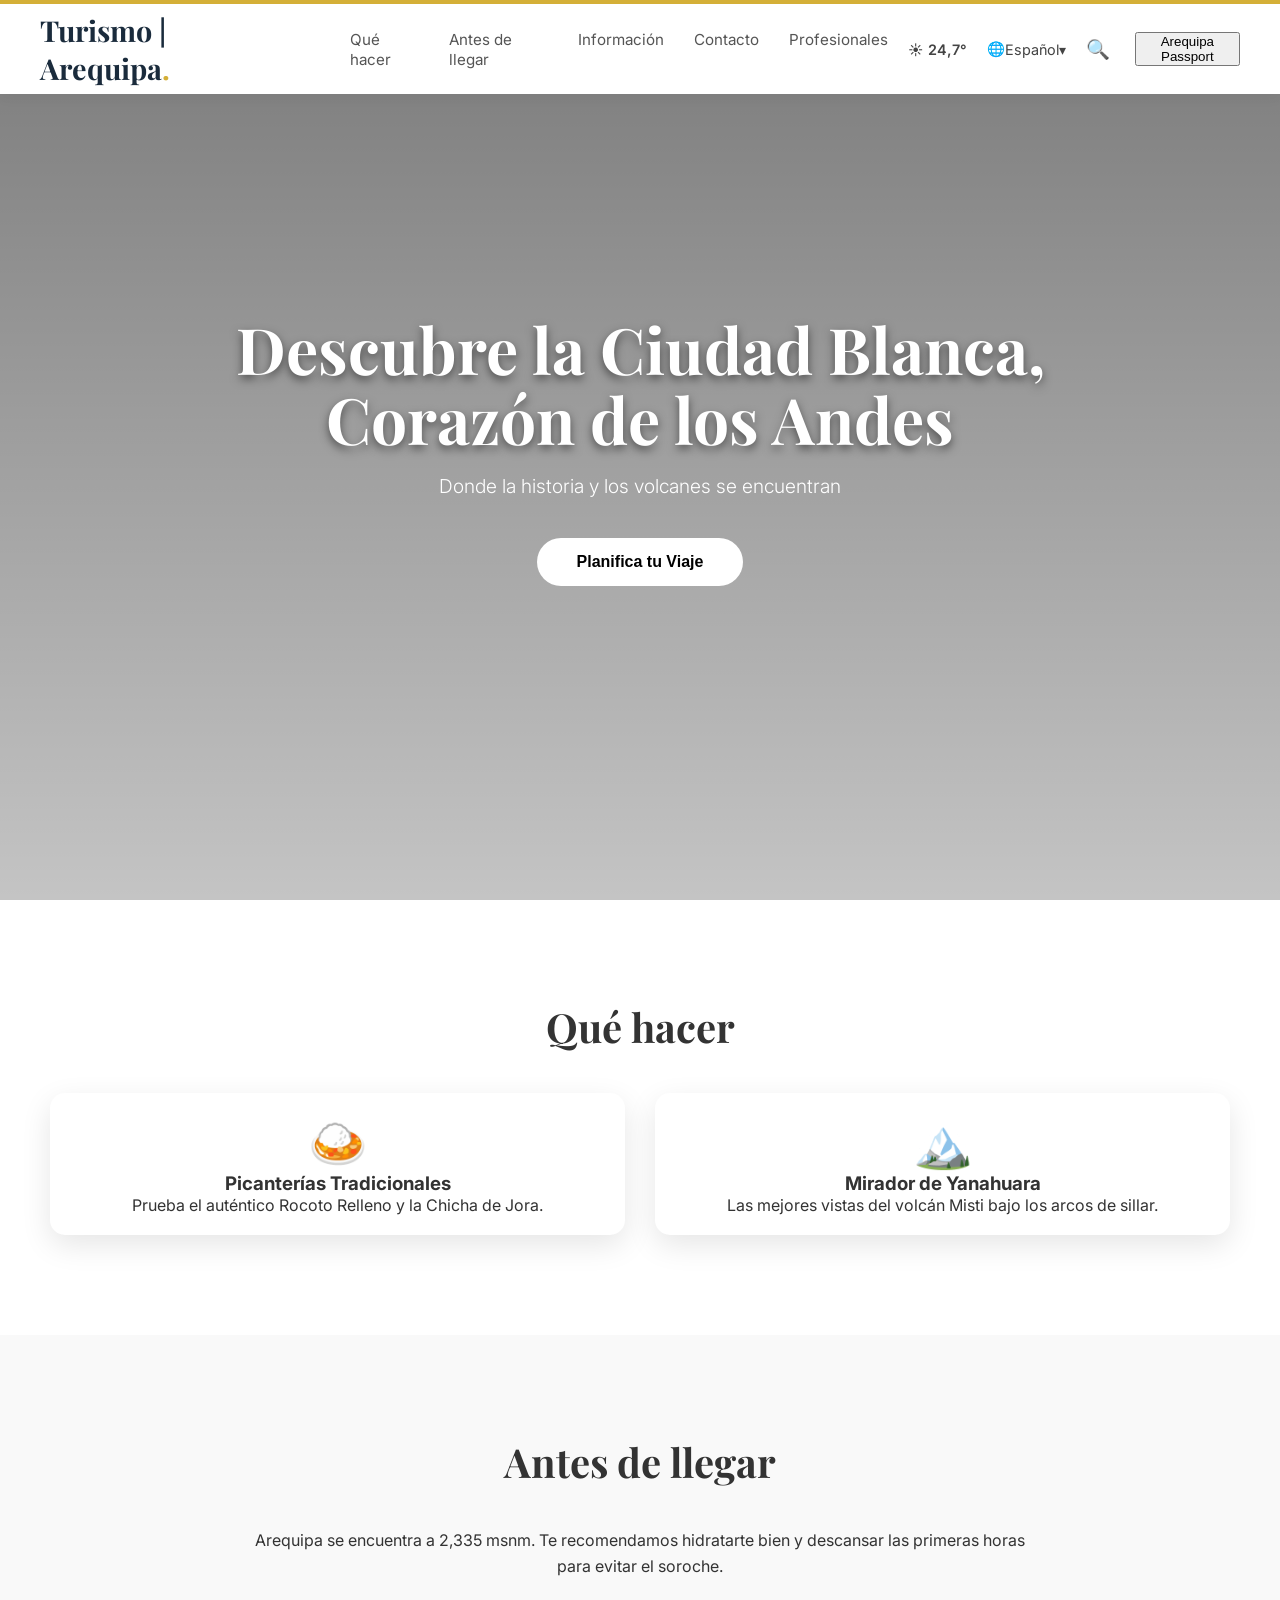
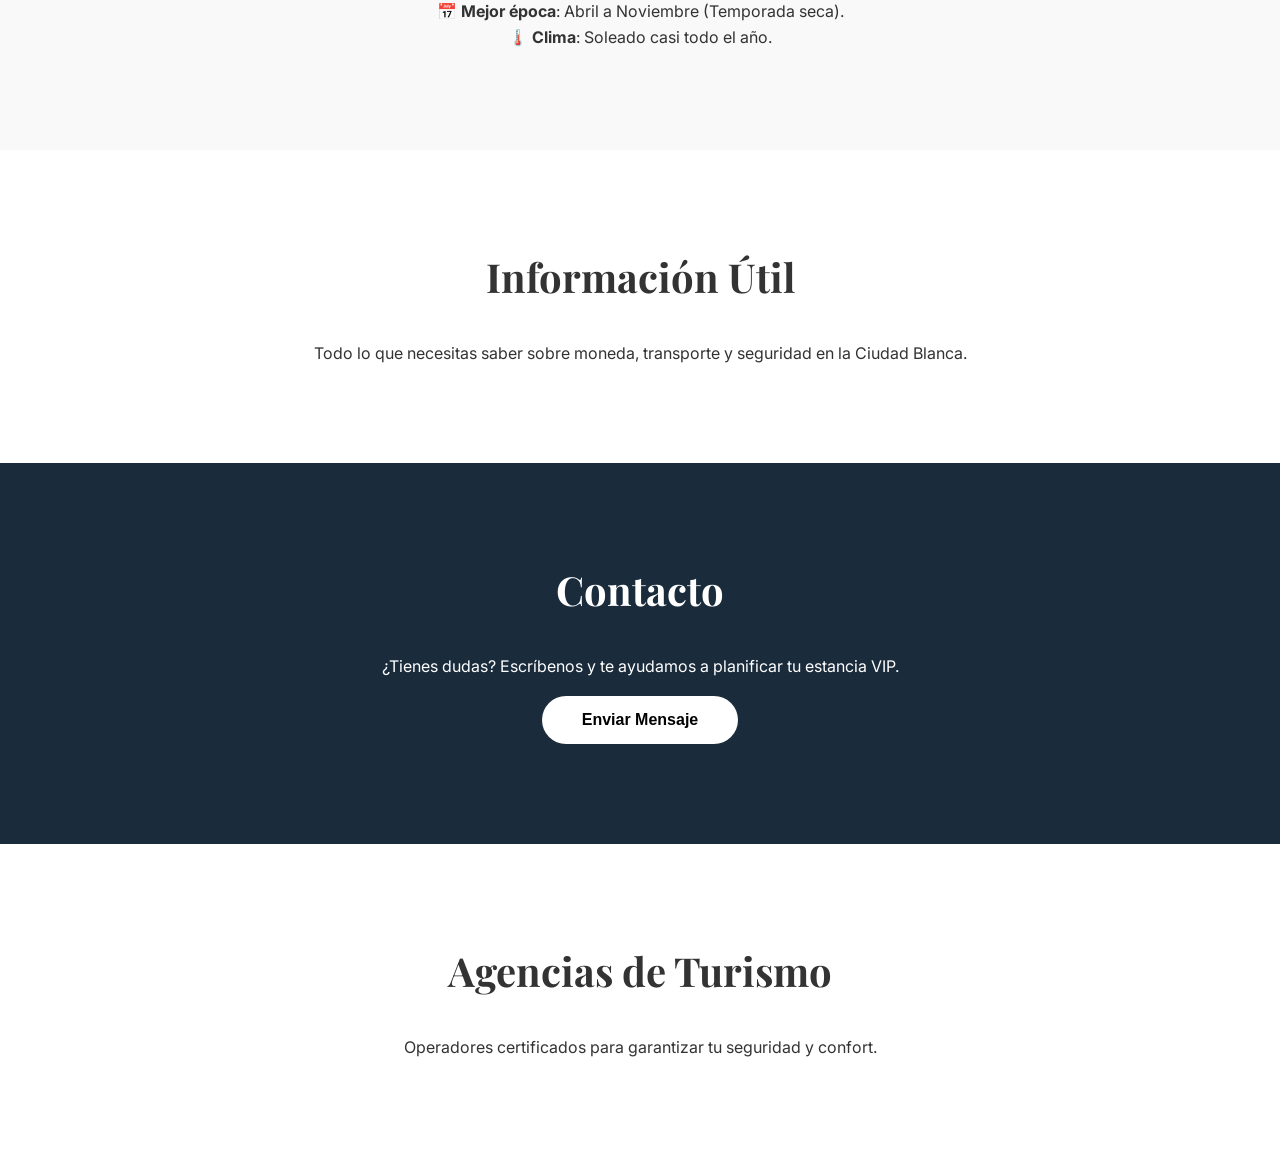
==== commit 1c7a31e6: "UI Update: Replaced placeholder video with Adobe Stock clip and simplified to autoplay hero." ====
--- a/index.html
+++ b/index.html
@@ -38,11 +38,11 @@
         </nav>
     </header>
 
-    <!-- Hero Section with Nano Banana Scroll Video -->
+    <!-- Hero Section with Premium Video Background -->
     <section class="hero" id="hero-trigger">
         <div class="video-container">
-            <video id="scroll-video" muted playsinline preload="auto">
-                <source src="https://videos.pexels.com/video-files/35985749/15258430_2560_1440_30fps.mp4" type="video/mp4">
+            <video id="hero-video" autoplay loop muted playsinline preload="auto">
+                <source src="https://v.ftcdn.net/19/28/44/19/700_F_1928441917_CA28pJL43UjTRacSltHL2eSmArn6O6Jm_ST.mp4" type="video/mp4">
             </video>
             <div class="hero-overlay"></div>
         </div>
--- a/style.css
+++ b/style.css
@@ -109,15 +109,20 @@
     cursor: pointer;
 }
 
-/* Hero Section & Video Layer */
+/* Hero Section Base */
 .hero {
     height: 100vh;
-    margin-top: 0; /* Let it overlap with top a bit or adjust as needed */
+    width: 100%;
     position: relative;
     overflow: hidden;
     display: flex;
     align-items: center;
     justify-content: center;
+    text-align: center;
+}
+
+.static-hero {
+    background: url('hero-bg.png') no-repeat center center/cover;
 }
 
 .video-container {
@@ -129,7 +134,7 @@
     z-index: -1;
 }
 
-#scroll-video {
+#hero-video {
     width: 100%;
     height: 100%;
     object-fit: cover;
@@ -142,14 +147,102 @@
     left: 0;
     width: 100%;
     height: 100%;
-    background: linear-gradient(180deg, rgba(0,0,0,0.4) 0%, rgba(26, 43, 60, 0.2) 100%);
+    background: linear-gradient(180deg, rgba(0,0,0,0.5) 0%, rgba(0,0,0,0.2) 100%);
+    z-index: 0;
 }
 
 .hero-content {
     position: relative;
     color: white;
-    z-index: 1;
+    z-index: 10;
+    padding: 0 20px;
+    max-width: 900px;
+}
+
+.hero-content h1 {
+    font-family: 'Playfair Display', serif;
+    font-size: 4rem;
+    margin-bottom: 20px;
+    line-height: 1.1;
+    text-shadow: 0 4px 10px rgba(0,0,0,0.3);
+}
+
+.hero-content p {
+    font-size: 1.2rem;
+    margin-bottom: 40px;
+    font-weight: 300;
+}
+
+/* Page Sections Styling */
+.page-section {
+    padding: 80px 40px;
     text-align: center;
+}
+
+.section-title {
+    font-family: 'Playfair Display', serif;
+    font-size: 2.5rem;
+    margin-bottom: 40px;
+}
+
+.bg-light { background: #f9f9f9; }
+.bg-dark { background: var(--volcanic-blue); color: white; }
+.white { color: white; }
+
+.grid {
+    display: grid;
+    grid-template-columns: repeat(auto-fit, minmax(280px, 1fr));
+    gap: 30px;
+    max-width: 1200px;
+    margin: 0 auto;
+}
+
+.card {
+    background: white;
+    padding: 30px;
+    border-radius: 15px;
+    box-shadow: 0 10px 30px rgba(0,0,0,0.05);
+    transition: transform 0.3s;
+}
+
+.card:hover { transform: translateY(-5px); }
+.card-icon { font-size: 3rem; margin-bottom: 20px; }
+
+/* Responsive Media Queries */
+@media (max-width: 992px) {
+    .main-nav { padding: 0 20px; height: 70px; }
+    .nav-links { display: none; } /* Show only with JS later */
+    .desktop-only { display: none; }
+    
+    .logo { font-size: 1.4rem; margin-right: 0; }
+    .hero-content h1 { font-size: 2.5rem; }
+    .mobile-toggle {
+        display: block;
+        font-size: 1.8rem;
+        cursor: pointer;
+        color: var(--volcanic-blue);
+    }
+}
+
+@media (min-width: 993px) {
+    .mobile-toggle { display: none; }
+}
+
+/* Mobile Menu Style (Active) */
+.nav-links.active {
+    display: flex;
+    flex-direction: column;
+    position: absolute;
+    top: 70px;
+    left: 0;
+    width: 100%;
+    background: white;
+    padding: 20px;
+    box-shadow: 0 10px 20px rgba(0,0,0,0.1);
+}
+
+.nav-links.active li {
+    margin: 15px 0;
 }
 
 .hero-content h1 {
